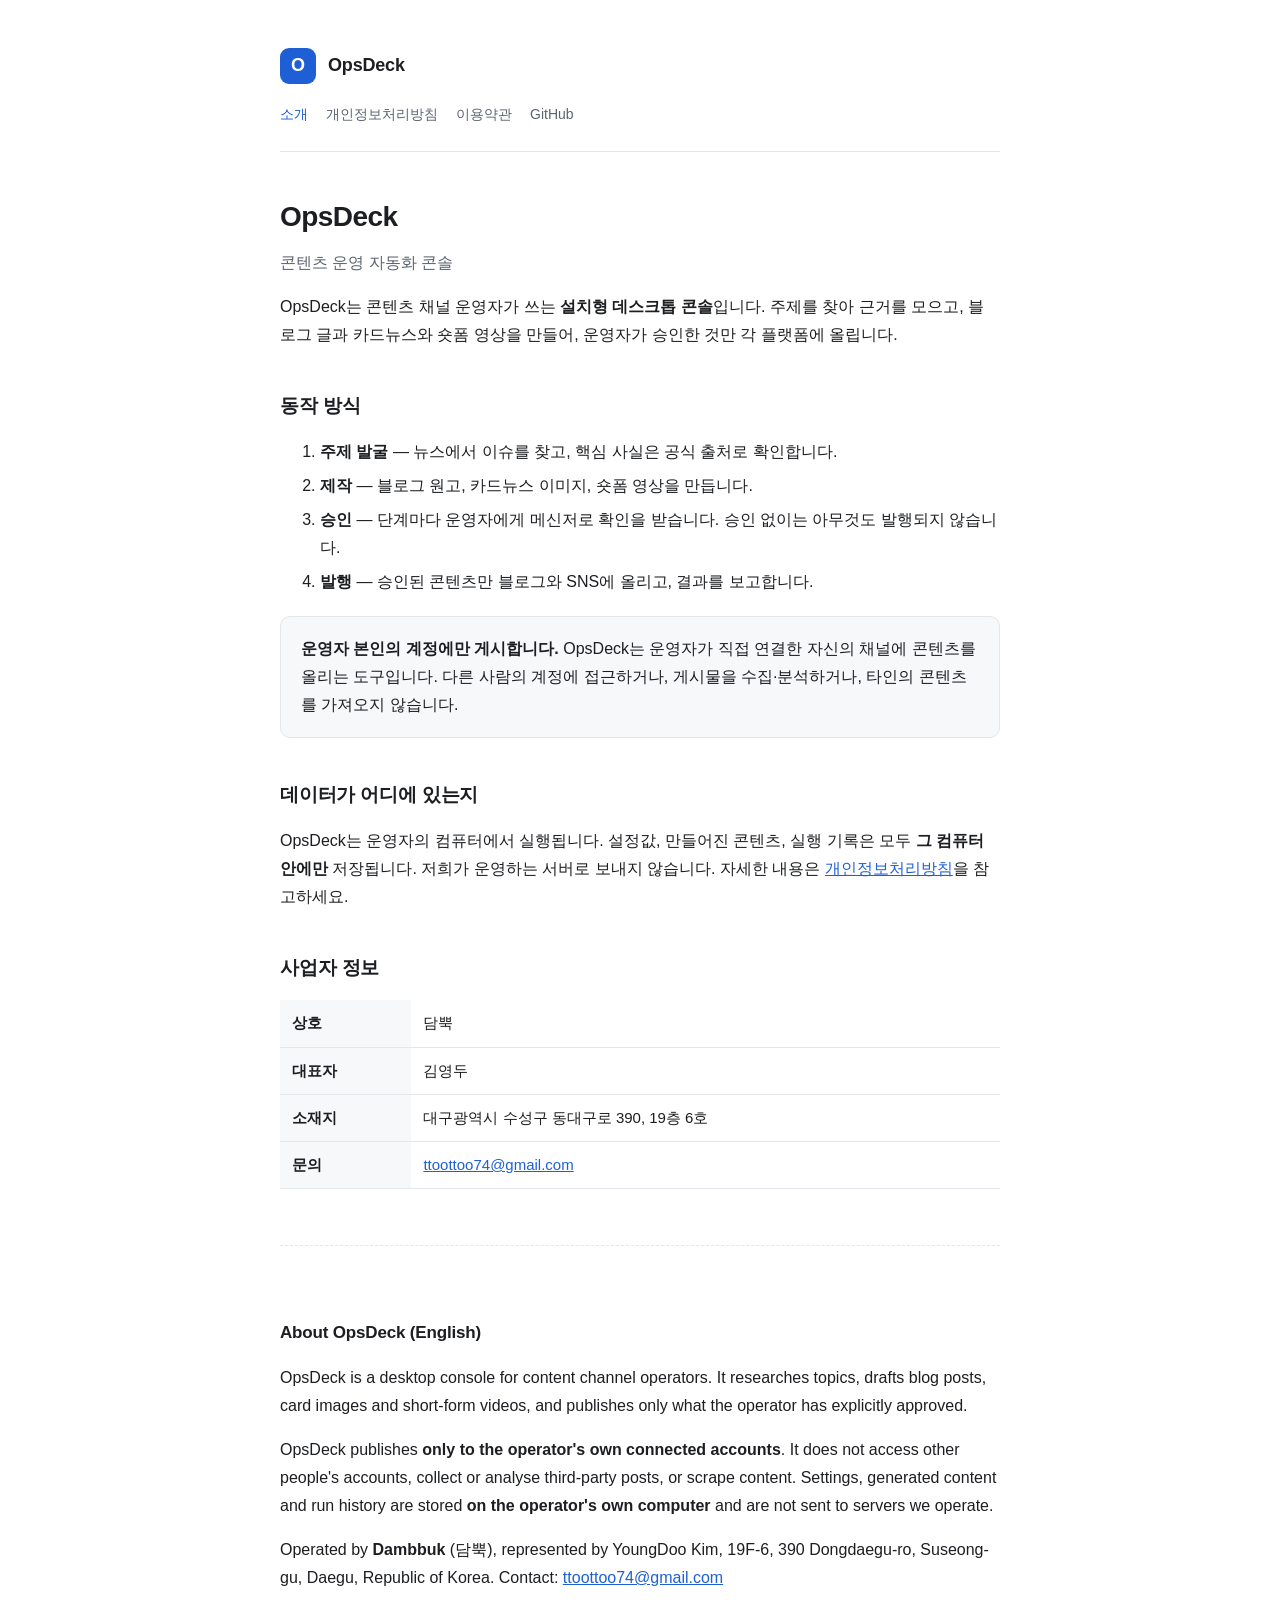
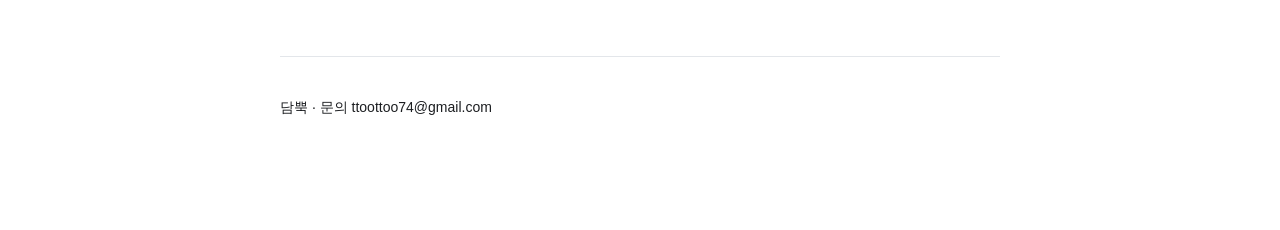
==== index.html @ 8c3ff003 "OpsDeck 공개 페이지: 소개, 개인정보처리방침, 이용약관" ====
<!doctype html>
<html lang="ko">
<head>
<meta charset="utf-8">
<meta name="viewport" content="width=device-width, initial-scale=1">
<title>OpsDeck — 콘텐츠 운영 자동화 콘솔</title>
<meta name="description" content="주제 발굴부터 블로그·카드뉴스·숏폼 제작과 발행까지, 사람이 승인하는 콘텐츠 운영 자동화 콘솔입니다.">
<link rel="stylesheet" href="style.css">
</head>
<body>
<div class="wrap">
  <header>
    <a class="brand" href="./"><span class="mark">O</span><strong>OpsDeck</strong></a>
    <nav>
      <a href="./" aria-current="page">소개</a>
      <a href="privacy.html">개인정보처리방침</a>
      <a href="terms.html">이용약관</a>
      <a href="https://github.com/ttoottoo74-hub/opsdeck-console">GitHub</a>
    </nav>
  </header>

  <h1>OpsDeck</h1>
  <p class="lead">콘텐츠 운영 자동화 콘솔</p>

  <p>OpsDeck는 콘텐츠 채널 운영자가 쓰는 <strong>설치형 데스크톱 콘솔</strong>입니다.
  주제를 찾아 근거를 모으고, 블로그 글과 카드뉴스와 숏폼 영상을 만들어, 운영자가 승인한 것만 각 플랫폼에 올립니다.</p>

  <h2>동작 방식</h2>
  <ol>
    <li><strong>주제 발굴</strong> — 뉴스에서 이슈를 찾고, 핵심 사실은 공식 출처로 확인합니다.</li>
    <li><strong>제작</strong> — 블로그 원고, 카드뉴스 이미지, 숏폼 영상을 만듭니다.</li>
    <li><strong>승인</strong> — 단계마다 운영자에게 메신저로 확인을 받습니다. 승인 없이는 아무것도 발행되지 않습니다.</li>
    <li><strong>발행</strong> — 승인된 콘텐츠만 블로그와 SNS에 올리고, 결과를 보고합니다.</li>
  </ol>

  <div class="box">
    <p><strong>운영자 본인의 계정에만 게시합니다.</strong> OpsDeck는 운영자가 직접 연결한 자신의 채널에 콘텐츠를 올리는 도구입니다.
    다른 사람의 계정에 접근하거나, 게시물을 수집·분석하거나, 타인의 콘텐츠를 가져오지 않습니다.</p>
  </div>

  <h2>데이터가 어디에 있는지</h2>
  <p>OpsDeck는 운영자의 컴퓨터에서 실행됩니다. 설정값, 만들어진 콘텐츠, 실행 기록은 모두
  <strong>그 컴퓨터 안에만</strong> 저장됩니다. 저희가 운영하는 서버로 보내지 않습니다.
  자세한 내용은 <a href="privacy.html">개인정보처리방침</a>을 참고하세요.</p>

  <h2>사업자 정보</h2>
  <table>
    <tr><th>상호</th><td>담뿍</td></tr>
    <tr><th>대표자</th><td>김영두</td></tr>
    <tr><th>소재지</th><td>대구광역시 수성구 동대구로 390, 19층 6호</td></tr>
    <tr><th>문의</th><td><a href="mailto:ttoottoo74@gmail.com">ttoottoo74@gmail.com</a></td></tr>
  </table>

  <div class="en">
    <h2>About OpsDeck (English)</h2>
    <p>OpsDeck is a desktop console for content channel operators. It researches topics, drafts blog posts,
    card images and short-form videos, and publishes only what the operator has explicitly approved.</p>
    <p>OpsDeck publishes <strong>only to the operator's own connected accounts</strong>. It does not access
    other people's accounts, collect or analyse third-party posts, or scrape content.
    Settings, generated content and run history are stored <strong>on the operator's own computer</strong>
    and are not sent to servers we operate.</p>
    <p>Operated by <strong>Dambbuk</strong> (담뿍), represented by YoungDoo Kim,
    19F-6, 390 Dongdaegu-ro, Suseong-gu, Daegu, Republic of Korea.
    Contact: <a href="mailto:ttoottoo74@gmail.com">ttoottoo74@gmail.com</a></p>
  </div>

  <footer>
    <p>담뿍 · 문의 ttoottoo74@gmail.com</p>
  </footer>
</div>
</body>
</html>
---- style.css ----
:root {
  --bg: #ffffff; --fg: #1c1e21; --muted: #5c6470; --line: #e3e6ea;
  --accent: #1f5fd6; --card: #f7f8fa;
}
@media (prefers-color-scheme: dark) {
  :root:not([data-theme="light"]) {
    --bg: #14161a; --fg: #e8eaed; --muted: #a0a6b0; --line: #2a2e35;
    --accent: #7aa7f0; --card: #1c1f25;
  }
}
* { box-sizing: border-box; }
body {
  margin: 0; background: var(--bg); color: var(--fg);
  font-family: "Pretendard", -apple-system, BlinkMacSystemFont, "Segoe UI", "Malgun Gothic", sans-serif;
  line-height: 1.75; font-size: 16px;
}
.wrap { max-width: 760px; margin: 0 auto; padding: 48px 20px 96px; }
header { border-bottom: 1px solid var(--line); padding-bottom: 24px; margin-bottom: 40px; }
.brand { display: flex; align-items: center; gap: 12px; text-decoration: none; color: inherit; }
.mark {
  width: 36px; height: 36px; border-radius: 9px; background: var(--accent);
  color: #fff; display: grid; place-items: center; font-weight: 700; font-size: 18px;
}
.brand strong { font-size: 18px; letter-spacing: -0.01em; }
nav { margin-top: 18px; display: flex; gap: 18px; flex-wrap: wrap; font-size: 14px; }
nav a { color: var(--muted); text-decoration: none; }
nav a:hover, nav a[aria-current] { color: var(--accent); }
h1 { font-size: 28px; letter-spacing: -0.02em; margin: 0 0 8px; }
h2 { font-size: 19px; margin: 40px 0 12px; letter-spacing: -0.01em; }
h3 { font-size: 16px; margin: 24px 0 8px; }
p, li { color: var(--fg); }
.lead { color: var(--muted); margin: 0 0 8px; }
.meta { color: var(--muted); font-size: 14px; }
ul { padding-left: 20px; }
li { margin: 6px 0; }
table { width: 100%; border-collapse: collapse; margin: 16px 0; font-size: 15px; }
th, td { text-align: left; padding: 10px 12px; border-bottom: 1px solid var(--line); vertical-align: top; }
th { background: var(--card); font-weight: 600; white-space: nowrap; }
.box { background: var(--card); border: 1px solid var(--line); border-radius: 10px; padding: 18px 20px; margin: 20px 0; }
.box p:first-child { margin-top: 0; } .box p:last-child { margin-bottom: 0; }
footer { margin-top: 64px; padding-top: 24px; border-top: 1px solid var(--line); color: var(--muted); font-size: 14px; }
a { color: var(--accent); }
.en { border-top: 1px dashed var(--line); margin-top: 56px; padding-top: 32px; }
.en h2 { font-size: 17px; }
code { background: var(--card); padding: 1px 6px; border-radius: 4px; font-size: 90%; }
@media (max-width: 480px) { .wrap { padding: 32px 16px 64px; } h1 { font-size: 24px; } table { font-size: 14px; } th, td { padding: 8px; } }
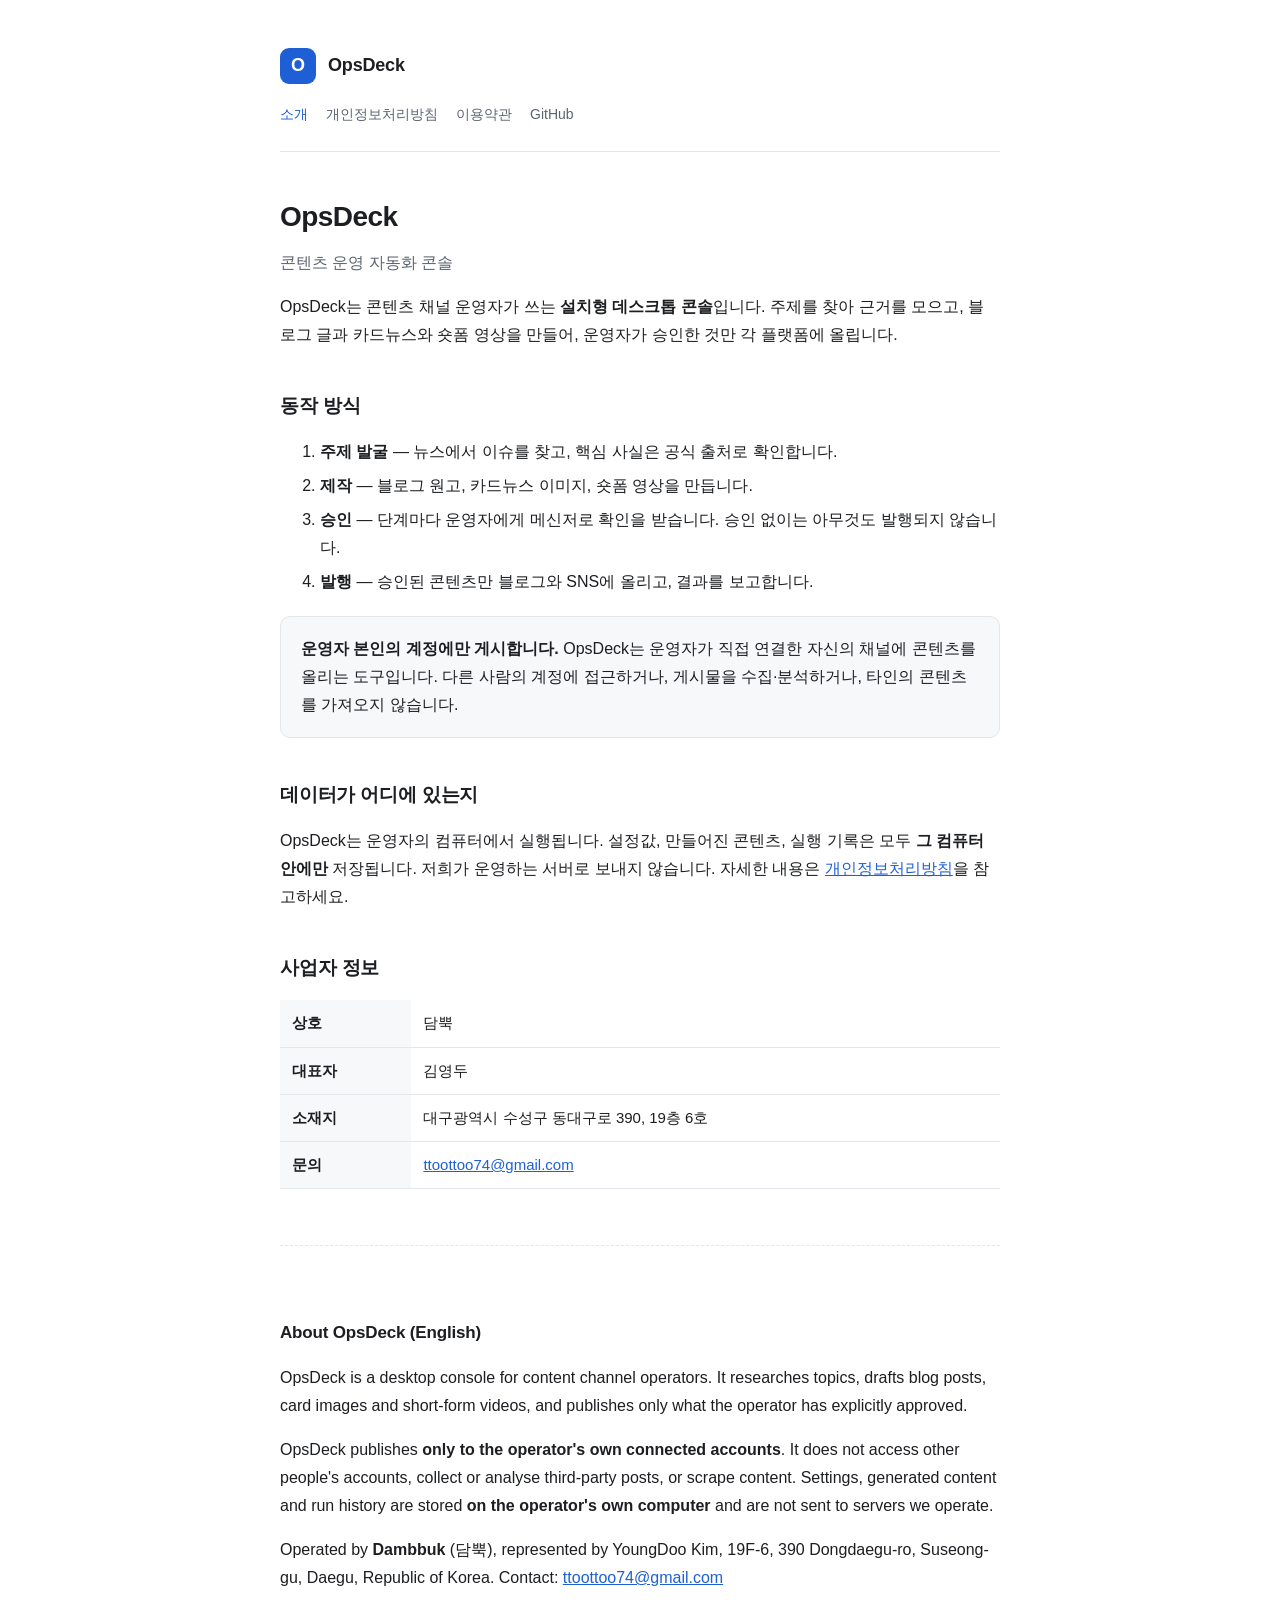
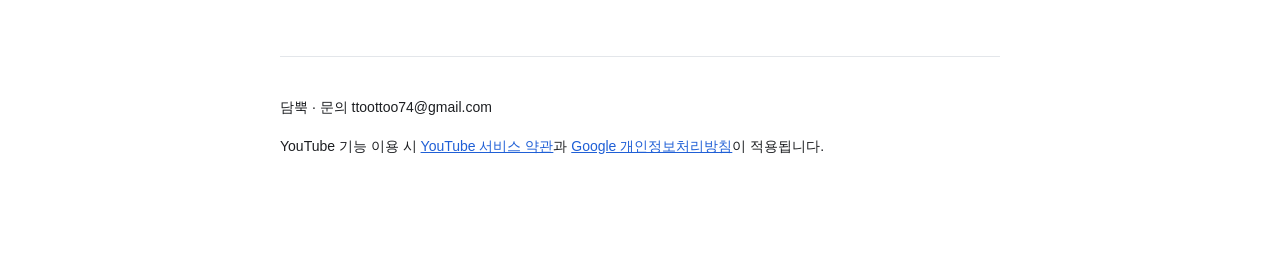
==== commit a1d18528: "YouTube API 개발자 정책 항목 추가" ====
--- a/index.html
+++ b/index.html
@@ -66,6 +66,7 @@
 
   <footer>
     <p>담뿍 · 문의 ttoottoo74@gmail.com</p>
+    <p>YouTube 기능 이용 시 <a href="https://www.youtube.com/t/terms">YouTube 서비스 약관</a>과 <a href="https://policies.google.com/privacy">Google 개인정보처리방침</a>이 적용됩니다.</p>
   </footer>
 </div>
 </body>
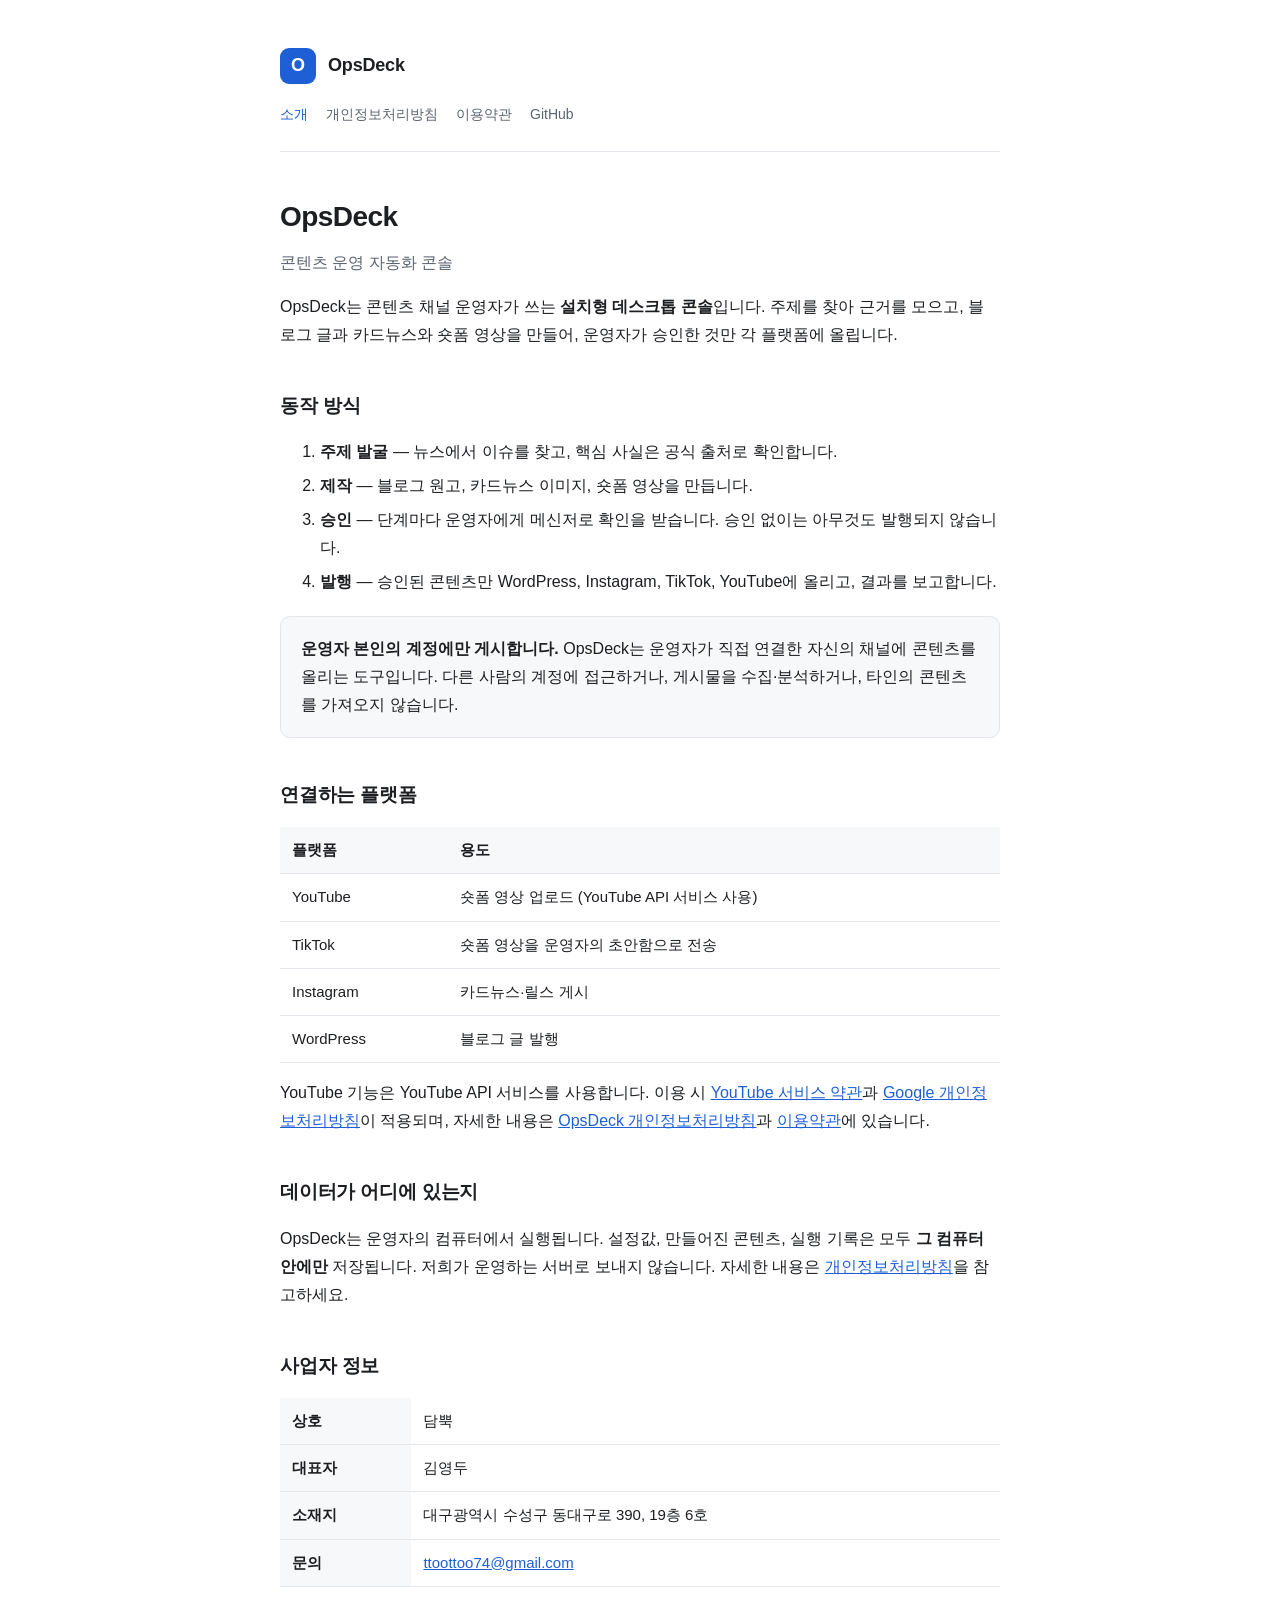
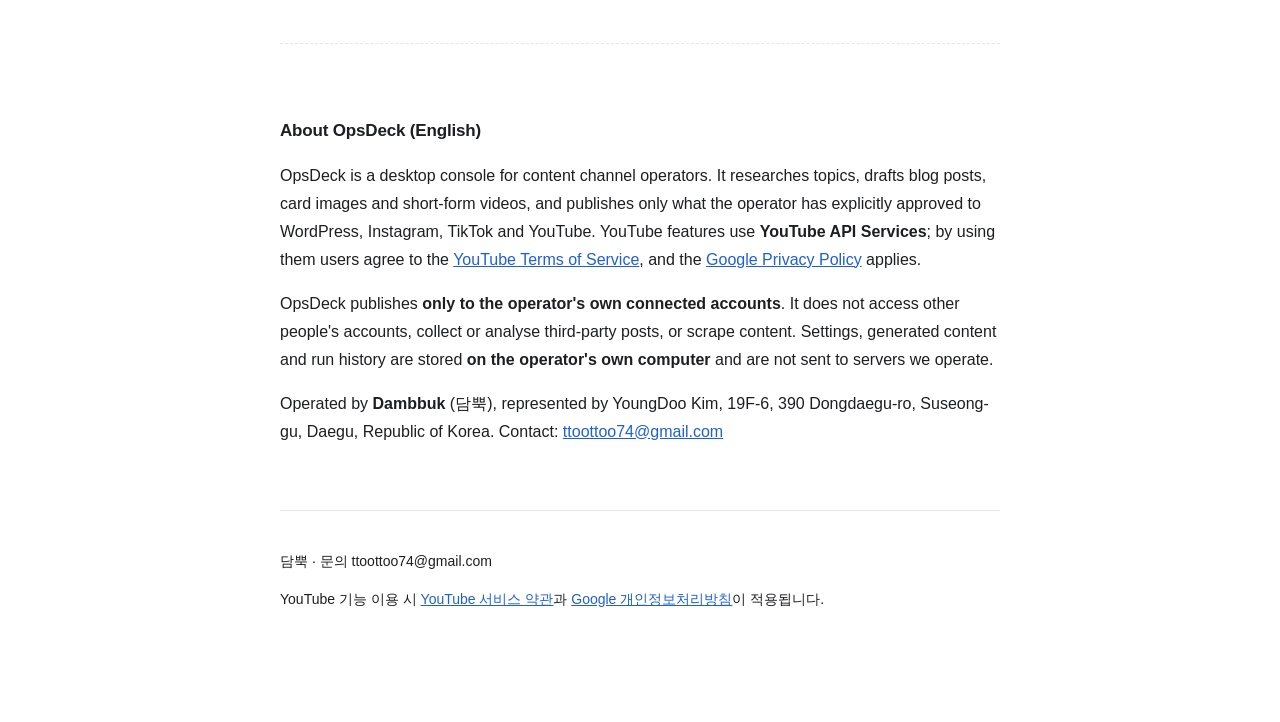
==== commit 95349a72: "소개 페이지에 연결 플랫폼과 YouTube API 서비스 안내 추가" ====
--- a/index.html
+++ b/index.html
@@ -30,13 +30,26 @@
     <li><strong>주제 발굴</strong> — 뉴스에서 이슈를 찾고, 핵심 사실은 공식 출처로 확인합니다.</li>
     <li><strong>제작</strong> — 블로그 원고, 카드뉴스 이미지, 숏폼 영상을 만듭니다.</li>
     <li><strong>승인</strong> — 단계마다 운영자에게 메신저로 확인을 받습니다. 승인 없이는 아무것도 발행되지 않습니다.</li>
-    <li><strong>발행</strong> — 승인된 콘텐츠만 블로그와 SNS에 올리고, 결과를 보고합니다.</li>
+    <li><strong>발행</strong> — 승인된 콘텐츠만 WordPress, Instagram, TikTok, YouTube에 올리고, 결과를 보고합니다.</li>
   </ol>
 
   <div class="box">
     <p><strong>운영자 본인의 계정에만 게시합니다.</strong> OpsDeck는 운영자가 직접 연결한 자신의 채널에 콘텐츠를 올리는 도구입니다.
     다른 사람의 계정에 접근하거나, 게시물을 수집·분석하거나, 타인의 콘텐츠를 가져오지 않습니다.</p>
   </div>
+
+  <h2>연결하는 플랫폼</h2>
+  <table>
+    <tr><th>플랫폼</th><th>용도</th></tr>
+    <tr><td>YouTube</td><td>숏폼 영상 업로드 (YouTube API 서비스 사용)</td></tr>
+    <tr><td>TikTok</td><td>숏폼 영상을 운영자의 초안함으로 전송</td></tr>
+    <tr><td>Instagram</td><td>카드뉴스·릴스 게시</td></tr>
+    <tr><td>WordPress</td><td>블로그 글 발행</td></tr>
+  </table>
+  <p class="small">YouTube 기능은 YouTube API 서비스를 사용합니다. 이용 시
+  <a href="https://www.youtube.com/t/terms">YouTube 서비스 약관</a>과
+  <a href="https://policies.google.com/privacy">Google 개인정보처리방침</a>이 적용되며, 자세한 내용은
+  <a href="privacy.html">OpsDeck 개인정보처리방침</a>과 <a href="terms.html">이용약관</a>에 있습니다.</p>
 
   <h2>데이터가 어디에 있는지</h2>
   <p>OpsDeck는 운영자의 컴퓨터에서 실행됩니다. 설정값, 만들어진 콘텐츠, 실행 기록은 모두
@@ -54,7 +67,10 @@
   <div class="en">
     <h2>About OpsDeck (English)</h2>
     <p>OpsDeck is a desktop console for content channel operators. It researches topics, drafts blog posts,
-    card images and short-form videos, and publishes only what the operator has explicitly approved.</p>
+    card images and short-form videos, and publishes only what the operator has explicitly approved to WordPress,
+    Instagram, TikTok and YouTube. YouTube features use <strong>YouTube API Services</strong>; by using them users agree to the
+    <a href="https://www.youtube.com/t/terms">YouTube Terms of Service</a>, and the
+    <a href="https://policies.google.com/privacy">Google Privacy Policy</a> applies.</p>
     <p>OpsDeck publishes <strong>only to the operator's own connected accounts</strong>. It does not access
     other people's accounts, collect or analyse third-party posts, or scrape content.
     Settings, generated content and run history are stored <strong>on the operator's own computer</strong>
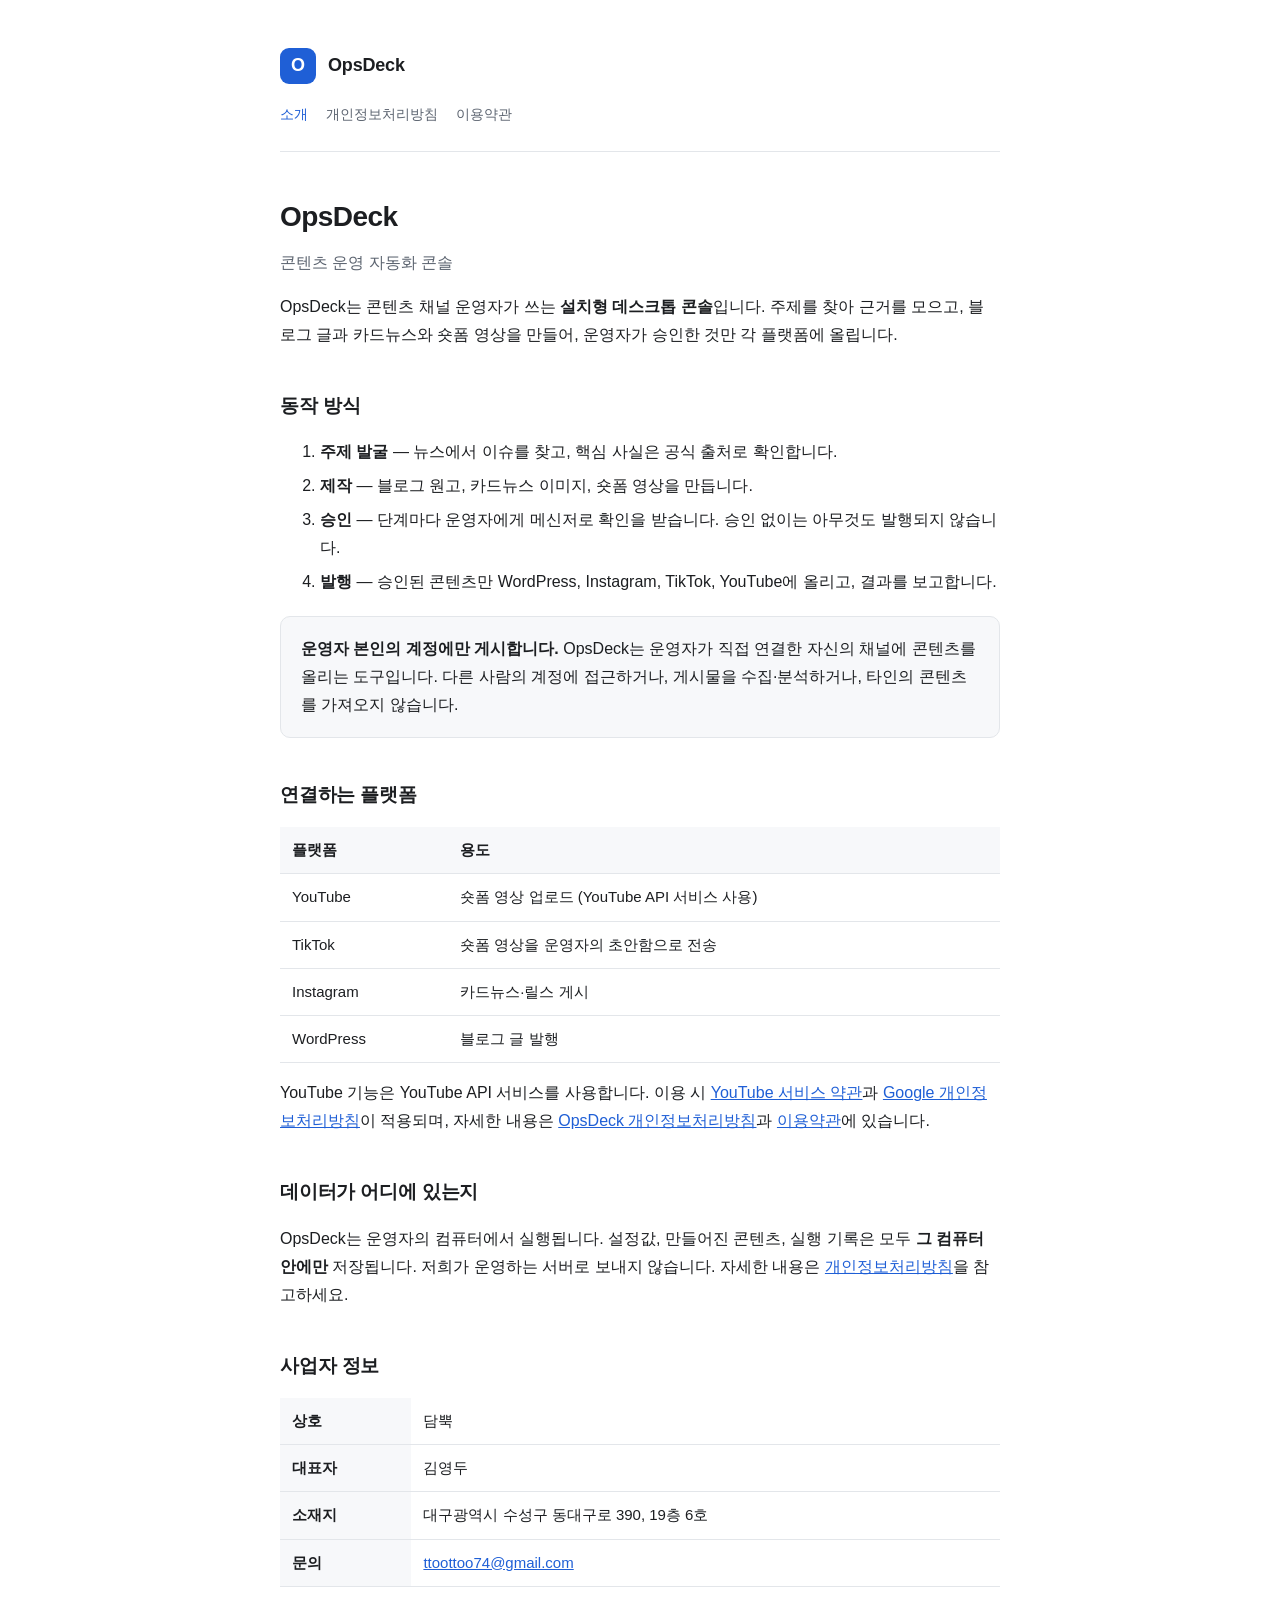
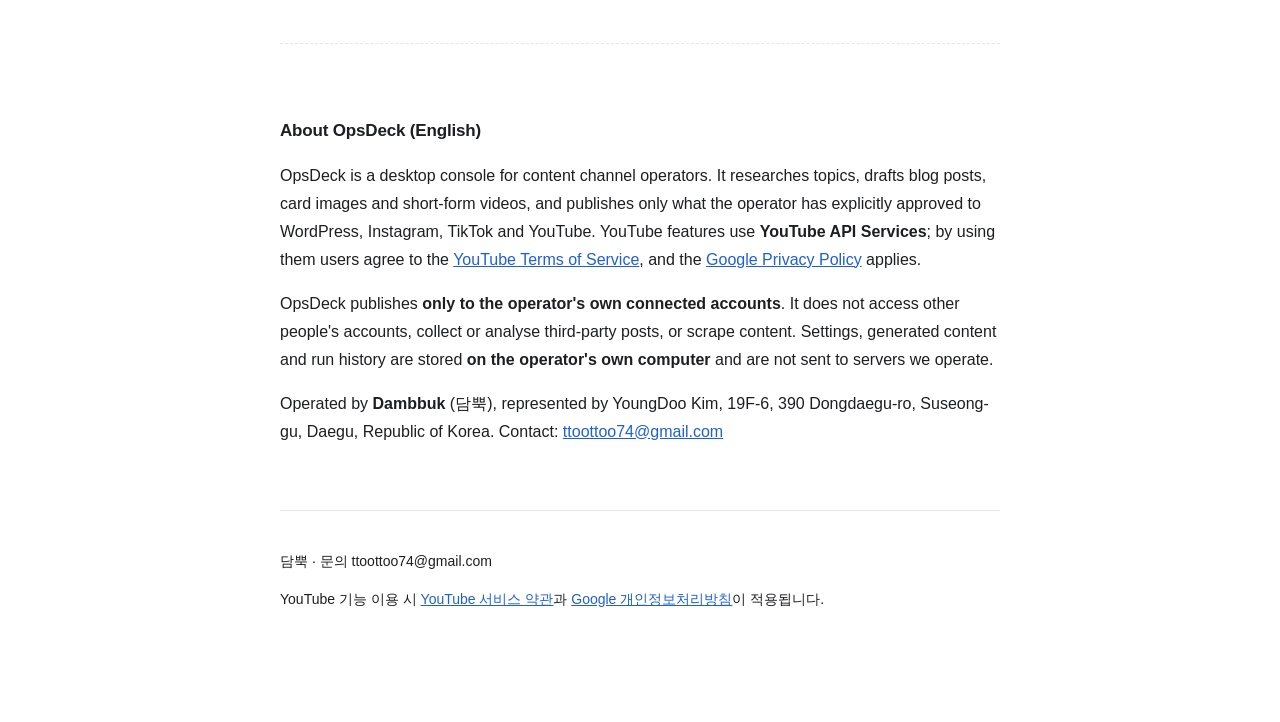
==== commit c1179a2c: "머리글에서 GitHub 링크 제거(저장소 비공개) Co-Authored-By: Claude Opus 5.5 <noreply@anthropic.com>" ====
--- a/index.html
+++ b/index.html
@@ -15,7 +15,6 @@
       <a href="./" aria-current="page">소개</a>
       <a href="privacy.html">개인정보처리방침</a>
       <a href="terms.html">이용약관</a>
-      <a href="https://github.com/ttoottoo74-hub/opsdeck-console">GitHub</a>
     </nav>
   </header>
 
